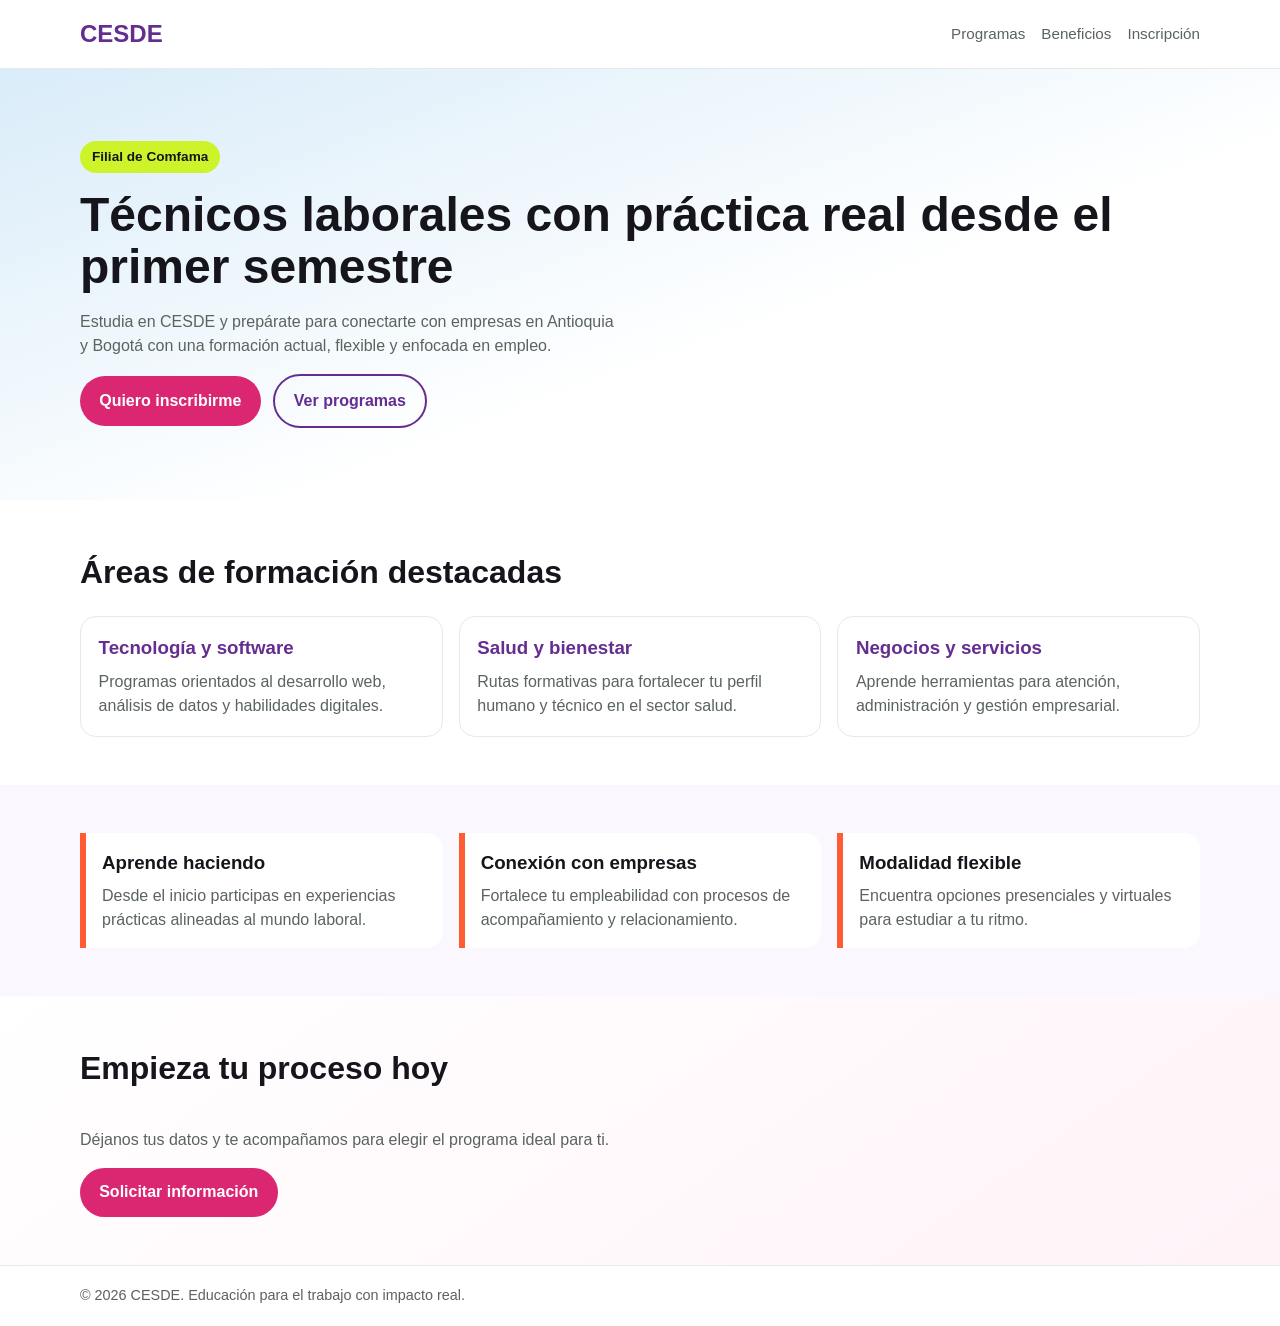
==== index.html @ db92bc24 "Create proyect" ====
<!doctype html>
<html lang="es">
<head>
  <meta charset="UTF-8">
  <meta name="viewport" content="width=device-width, initial-scale=1.0">
  <title>CESDE | Tu futuro comienza hoy</title>
  <link rel="stylesheet" href="css/base.css">
</head>
<body>
  <header class="header">
    <div class="container header__content">
      <a class="logo" href="#inicio">CESDE</a>
      <nav class="nav">
        <a href="#programas">Programas</a>
        <a href="#beneficios">Beneficios</a>
        <a href="#inscripcion">Inscripción</a>
      </nav>
    </div>
  </header>

  <main id="inicio">
    <section class="hero">
      <div class="container hero__content">
        <p class="eyebrow">Filial de Comfama</p>
        <h1>Técnicos laborales con práctica real desde el primer semestre</h1>
        <p class="hero__text">
          Estudia en CESDE y prepárate para conectarte con empresas en Antioquia y Bogotá
          con una formación actual, flexible y enfocada en empleo.
        </p>
        <div class="hero__actions">
          <a class="btn btn--primary" href="#inscripcion">Quiero inscribirme</a>
          <a class="btn btn--ghost" href="#programas">Ver programas</a>
        </div>
      </div>
    </section>

    <section class="section" id="programas">
      <div class="container">
        <h2>Áreas de formación destacadas</h2>
        <div class="cards">
          <article class="card">
            <h3>Tecnología y software</h3>
            <p>Programas orientados al desarrollo web, análisis de datos y habilidades digitales.</p>
          </article>
          <article class="card">
            <h3>Salud y bienestar</h3>
            <p>Rutas formativas para fortalecer tu perfil humano y técnico en el sector salud.</p>
          </article>
          <article class="card">
            <h3>Negocios y servicios</h3>
            <p>Aprende herramientas para atención, administración y gestión empresarial.</p>
          </article>
        </div>
      </div>
    </section>

    <section class="section section--accent" id="beneficios">
      <div class="container benefits">
        <div class="benefit">
          <h3>Aprende haciendo</h3>
          <p>Desde el inicio participas en experiencias prácticas alineadas al mundo laboral.</p>
        </div>
        <div class="benefit">
          <h3>Conexión con empresas</h3>
          <p>Fortalece tu empleabilidad con procesos de acompañamiento y relacionamiento.</p>
        </div>
        <div class="benefit">
          <h3>Modalidad flexible</h3>
          <p>Encuentra opciones presenciales y virtuales para estudiar a tu ritmo.</p>
        </div>
      </div>
    </section>

    <section class="section section--cta" id="inscripcion">
      <div class="container cta">
        <h2>Empieza tu proceso hoy</h2>
        <p>Déjanos tus datos y te acompañamos para elegir el programa ideal para ti.</p>
        <a class="btn btn--primary" href="#">Solicitar información</a>
      </div>
    </section>
  </main>

  <footer class="footer">
    <div class="container footer__content">
      <p>© 2026 CESDE. Educación para el trabajo con impacto real.</p>
    </div>
  </footer>
</body>
</html>
---- css/base.css ----
/* Reset base */
*,
*::before,
*::after {
  box-sizing: border-box;
  margin: 0;
  padding: 0;
}

html,
body {
  width: 100%;
  min-height: 100%;
}

body {
  line-height: 1.5;
  -webkit-font-smoothing: antialiased;
  text-rendering: optimizeLegibility;
  font-family: "Segoe UI", Arial, sans-serif;
  color: #15151b;
  background-color: #ffffff;
}

img,
picture,
video,
canvas,
svg {
  display: block;
  max-width: 100%;
}

input,
button,
textarea,
select {
  font: inherit;
}

button {
  border: none;
  background: none;
  cursor: pointer;
}

a {
  color: inherit;
  text-decoration: none;
}

ul,
ol {
  list-style: none;
}

table {
  border-collapse: collapse;
  border-spacing: 0;
}

:root {
  --cesde-magenta: #db2771;
  --cesde-morado: #652d90;
  --cesde-naranja: #ff5d31;
  --cesde-limon: #cdf42a;
  --cesde-azul-claro: #d9ecf9;
  --cesde-tinta: #15151b;
  --cesde-gris: #5a635d;
  --cesde-borde: #e6eae8;
  --radius: 16px;
}

.container {
  width: min(100% - 2rem, 1120px);
  margin-inline: auto;
}

.header {
  position: sticky;
  top: 0;
  background-color: #ffffff;
  border-bottom: 1px solid var(--cesde-borde);
  z-index: 10;
}

.header__content {
  display: flex;
  flex-direction: column;
  gap: 0.75rem;
  padding-block: 1rem;
}

.logo {
  font-size: 1.5rem;
  font-weight: 800;
  color: var(--cesde-morado);
}

.nav {
  display: flex;
  flex-wrap: wrap;
  gap: 0.75rem 1rem;
  font-size: 0.95rem;
  color: var(--cesde-gris);
}

.nav a:hover {
  color: var(--cesde-magenta);
}

.hero {
  background: linear-gradient(160deg, var(--cesde-azul-claro), #ffffff 60%);
  padding-block: 2.5rem;
}

.hero__content {
  display: flex;
  flex-direction: column;
  gap: 1rem;
}

.eyebrow {
  display: inline-flex;
  width: fit-content;
  padding: 0.35rem 0.75rem;
  border-radius: 999px;
  background-color: var(--cesde-limon);
  font-size: 0.85rem;
  font-weight: 700;
}

h1 {
  font-size: clamp(1.8rem, 8vw, 3rem);
  line-height: 1.1;
}

.hero__text {
  color: var(--cesde-gris);
  max-width: 60ch;
}

.hero__actions {
  display: flex;
  flex-direction: column;
  gap: 0.75rem;
}

.btn {
  display: inline-flex;
  justify-content: center;
  align-items: center;
  padding: 0.8rem 1.2rem;
  border-radius: 999px;
  font-weight: 700;
  transition: transform 0.2s ease, filter 0.2s ease;
}

.btn:hover {
  transform: translateY(-1px);
  filter: brightness(0.98);
}

.btn--primary {
  background-color: var(--cesde-magenta);
  color: #ffffff;
}

.btn--ghost {
  border: 2px solid var(--cesde-morado);
  color: var(--cesde-morado);
}

.section {
  padding-block: 3rem;
}

h2 {
  font-size: clamp(1.4rem, 6vw, 2rem);
  margin-bottom: 1.25rem;
}

.cards {
  display: flex;
  flex-direction: column;
  gap: 1rem;
}

.card {
  border: 1px solid var(--cesde-borde);
  border-radius: var(--radius);
  padding: 1.1rem;
  background-color: #ffffff;
}

.card h3 {
  margin-bottom: 0.5rem;
  color: var(--cesde-morado);
}

.card p {
  color: var(--cesde-gris);
}

.section--accent {
  background-color: #faf8fe;
}

.benefits {
  display: flex;
  flex-direction: column;
  gap: 1rem;
}

.benefit {
  background: #ffffff;
  border-left: 6px solid var(--cesde-naranja);
  padding: 1rem;
  border-radius: 0 var(--radius) var(--radius) 0;
}

.benefit h3 {
  margin-bottom: 0.4rem;
}

.benefit p {
  color: var(--cesde-gris);
}

.section--cta {
  background: linear-gradient(145deg, #ffffff, #fff3f8);
}

.cta {
  display: flex;
  flex-direction: column;
  gap: 1rem;
  text-align: left;
}

.cta p {
  color: var(--cesde-gris);
}

.footer {
  border-top: 1px solid var(--cesde-borde);
}

.footer__content {
  padding-block: 1.2rem;
  color: var(--cesde-gris);
  font-size: 0.9rem;
}

@media (min-width: 768px) {
  .header__content {
    flex-direction: row;
    justify-content: space-between;
    align-items: center;
  }

  .hero {
    padding-block: 4.5rem;
  }

  .hero__actions {
    flex-direction: row;
    align-items: center;
  }

  .cards {
    flex-direction: row;
    flex-wrap: wrap;
  }

  .card {
    flex: 1 1 calc(50% - 0.5rem);
  }

  .benefits {
    flex-direction: row;
    flex-wrap: wrap;
  }

  .benefit {
    flex: 1 1 calc(50% - 0.5rem);
  }
}

@media (min-width: 1024px) {
  .card {
    flex-basis: calc(33.333% - 0.75rem);
  }

  .benefit {
    flex-basis: calc(33.333% - 0.75rem);
  }

  .cta {
    align-items: flex-start;
  }
}
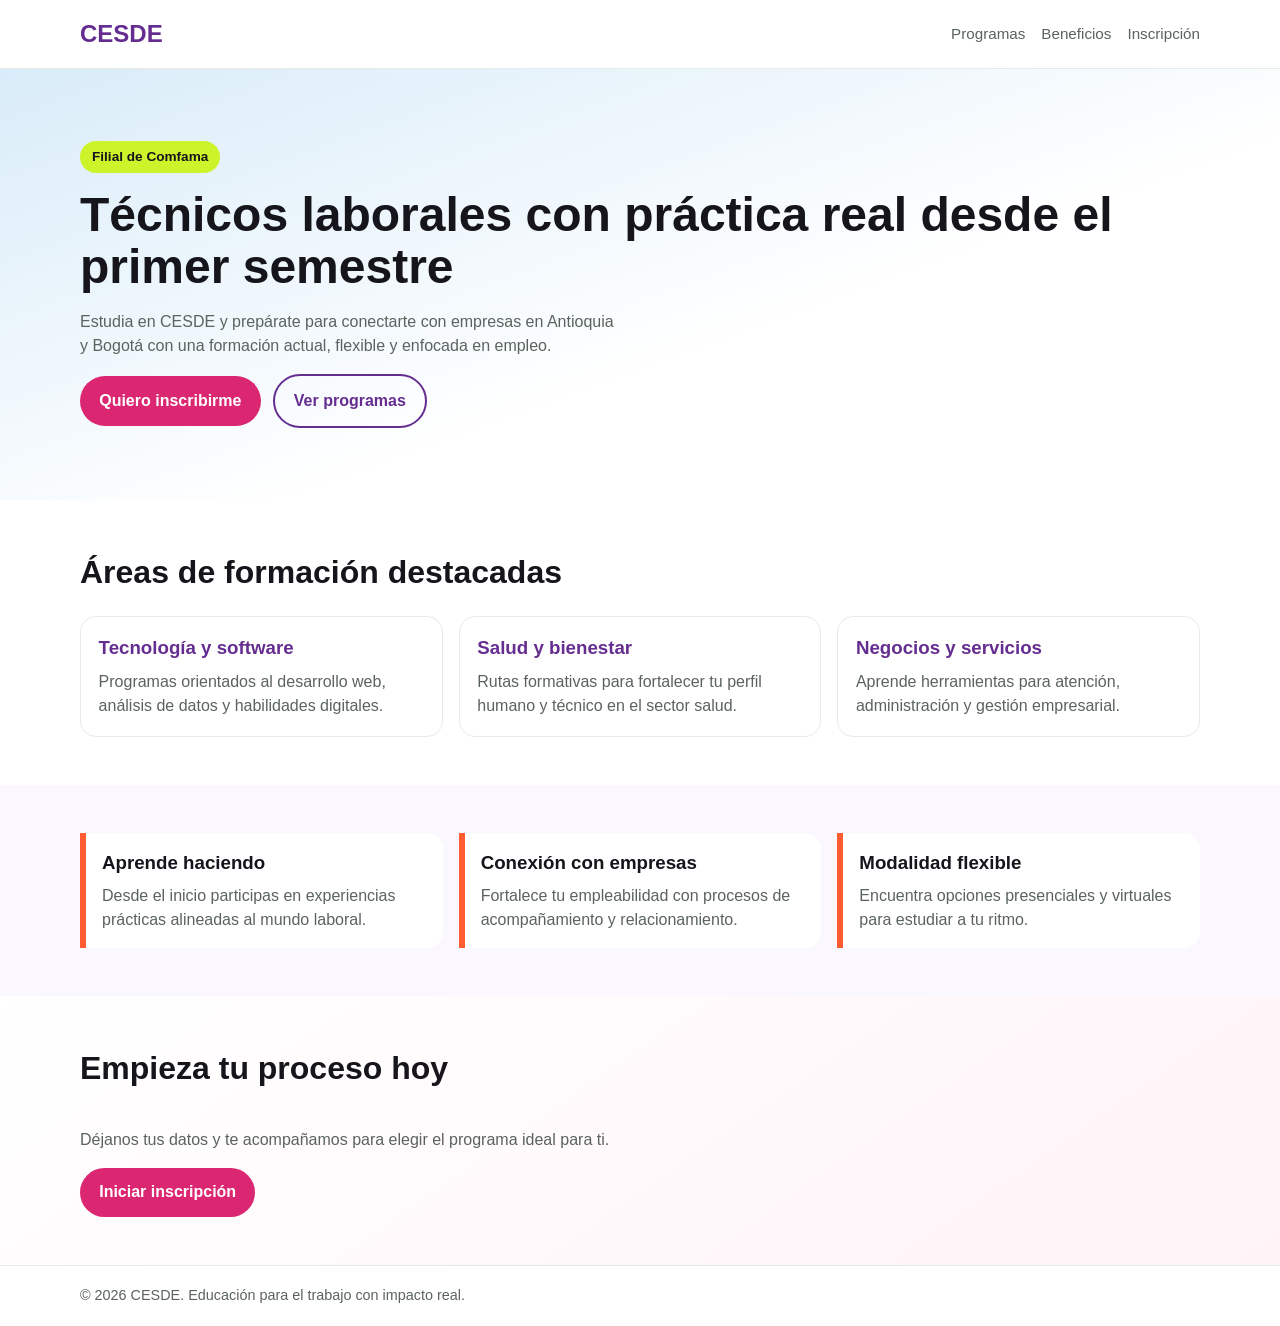
==== commit 39f77edd: "feat: Register reponsive" ====
--- a/index.html
+++ b/index.html
@@ -75,7 +75,7 @@
       <div class="container cta">
         <h2>Empieza tu proceso hoy</h2>
         <p>Déjanos tus datos y te acompañamos para elegir el programa ideal para ti.</p>
-        <a class="btn btn--primary" href="#">Solicitar información</a>
+        <a class="btn btn--primary" href="register.html">Iniciar inscripción</a>
       </div>
     </section>
   </main>
--- a/css/base.css
+++ b/css/base.css
@@ -252,6 +252,116 @@
   font-size: 0.9rem;
 }
 
+.registration {
+  min-height: calc(100vh - 148px);
+  padding-block: 2.5rem;
+  background: linear-gradient(135deg, #f1f8fc 0%, #ffffff 52%, #fff3f8 100%);
+}
+
+.registration__layout {
+  display: grid;
+  gap: 2rem;
+}
+
+.registration__intro {
+  display: flex;
+  flex-direction: column;
+  align-items: flex-start;
+  gap: 1rem;
+}
+
+.registration__intro h1 {
+  max-width: 12ch;
+}
+
+.registration__intro > p:not(.eyebrow) {
+  max-width: 42ch;
+  color: var(--cesde-gris);
+}
+
+.registration__back {
+  color: var(--cesde-morado);
+  font-weight: 700;
+  text-decoration: underline;
+  text-underline-offset: 0.2em;
+}
+
+.registration__form {
+  display: flex;
+  flex-direction: column;
+  gap: 1.25rem;
+  padding: 1.25rem;
+  border: 1px solid var(--cesde-borde);
+  border-radius: 8px;
+  background: #ffffff;
+}
+
+.registration__form h2 {
+  margin: 0;
+  font-size: 1.4rem;
+}
+
+.registration__fields {
+  display: grid;
+  gap: 1rem;
+}
+
+.form-field {
+  display: flex;
+  flex-direction: column;
+  gap: 0.4rem;
+}
+
+.form-field label {
+  font-size: 0.92rem;
+  font-weight: 700;
+}
+
+.form-field input,
+.form-field select {
+  width: 100%;
+  min-height: 2.9rem;
+  padding: 0.65rem 0.75rem;
+  border: 1px solid #aeb8b4;
+  border-radius: 4px;
+  background: #ffffff;
+  color: var(--cesde-tinta);
+}
+
+.form-field input:focus,
+.form-field select:focus,
+.form-consent input:focus-visible,
+.registration__submit:focus-visible {
+  outline: 3px solid var(--cesde-azul-claro);
+  outline-offset: 2px;
+}
+
+.form-consent {
+  display: flex;
+  align-items: flex-start;
+  gap: 0.65rem;
+  color: var(--cesde-gris);
+  font-size: 0.9rem;
+}
+
+.form-consent input {
+  flex: 0 0 auto;
+  width: 1.1rem;
+  height: 1.1rem;
+  margin-top: 0.2rem;
+  accent-color: var(--cesde-magenta);
+}
+
+.registration__submit {
+  width: 100%;
+  border-radius: 4px;
+}
+
+.registration__status {
+  color: var(--cesde-morado);
+  font-weight: 600;
+}
+
 @media (min-width: 768px) {
   .header__content {
     flex-direction: row;
@@ -285,6 +395,29 @@
   .benefit {
     flex: 1 1 calc(50% - 0.5rem);
   }
+
+  .registration {
+    padding-block: 4rem;
+  }
+
+  .registration__layout {
+    grid-template-columns: minmax(220px, 0.8fr) minmax(0, 1.2fr);
+    align-items: start;
+    gap: 3rem;
+  }
+
+  .registration__form {
+    padding: 2rem;
+  }
+
+  .registration__fields {
+    grid-template-columns: repeat(2, minmax(0, 1fr));
+  }
+
+  .registration__submit {
+    width: fit-content;
+    align-self: flex-start;
+  }
 }
 
 @media (min-width: 1024px) {
